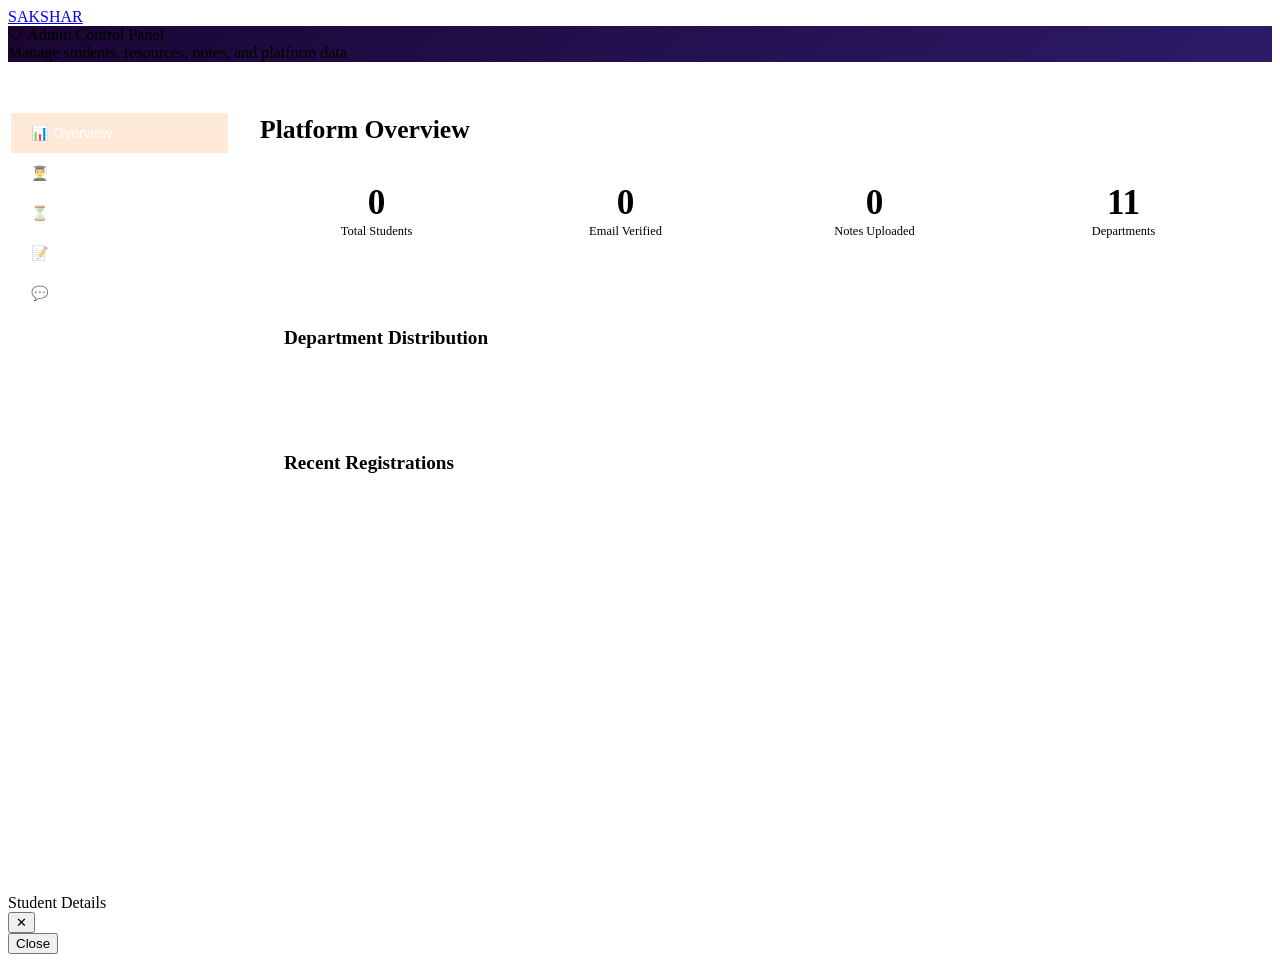
==== admin.html @ 346fe1f7 "Initial commit Created from https://vercel.com/new" ====
<!DOCTYPE html>
<html lang="en">
<head>
<meta charset="UTF-8"><meta name="viewport" content="width=device-width,initial-scale=1.0">
<title>Admin Panel — SAKSHAR</title>
<link rel="stylesheet" href="css/shared.css">
<style>
.admin-layout{display:flex;min-height:calc(100vh - 68px)}
.admin-sidebar{width:220px;flex-shrink:0;background:var(--navy);padding:24px 0}
.admin-menu-title{font-size:0.65rem;letter-spacing:3px;text-transform:uppercase;color:rgba(255,255,255,0.3);padding:8px 20px;font-weight:700}
.admin-menu-btn{width:100%;text-align:left;padding:12px 20px;border:none;background:none;color:rgba(255,255,255,0.6);font-family:'Hind',sans-serif;font-size:0.88rem;cursor:pointer;transition:all 0.15s;display:flex;align-items:center;gap:10px;border-left:3px solid transparent}
.admin-menu-btn:hover,.admin-menu-btn.active{background:rgba(255,107,0,0.15);color:white;border-left-color:var(--saffron)}
.admin-main{flex:1;background:var(--gray-100);padding:32px;overflow-y:auto}
.admin-section{display:none}
.admin-section.active{display:block}
.admin-card{background:white;border-radius:var(--radius);padding:24px;box-shadow:var(--shadow);margin-bottom:20px}
.admin-stat-grid{display:grid;grid-template-columns:repeat(4,1fr);gap:16px;margin-bottom:24px}
.admin-stat{background:white;border-radius:var(--radius);padding:20px;text-align:center;box-shadow:var(--shadow)}
.ast-num{font-family:'Baloo 2',cursive;font-size:2.2rem;font-weight:800;color:var(--saffron);line-height:1}
.ast-label{font-size:0.78rem;color:var(--gray-400);margin-top:4px}
.data-table{width:100%;border-collapse:collapse;font-size:0.85rem}
.data-table th{background:var(--navy);color:rgba(255,255,255,0.7);padding:10px 12px;text-align:left;font-size:0.75rem;letter-spacing:1px;text-transform:uppercase;white-space:nowrap}
.data-table td{padding:11px 12px;border-bottom:1px solid var(--gray-100);vertical-align:middle}
.data-table tr:hover td{background:var(--saffron-pale)}
.data-table tr:last-child td{border-bottom:none}
.user-chip{display:inline-flex;align-items:center;gap:8px}
.user-chip-av{width:30px;height:30px;border-radius:50%;display:flex;align-items:center;justify-content:center;color:white;font-weight:800;font-size:0.82rem;font-family:'Baloo 2',cursive;flex-shrink:0}
.status-badge{font-size:0.7rem;padding:3px 8px;border-radius:12px;font-weight:700}
.status-verified{background:#EDFAF2;color:#059669}
.status-pending{background:#FFF3E8;color:#D97706}
.search-filters{display:flex;gap:12px;margin-bottom:20px;flex-wrap:wrap}
.admin-table-wrap{overflow-x:auto;border-radius:10px;border:1px solid var(--gray-200)}
.view-btn{padding:5px 12px;border-radius:6px;font-size:0.75rem;font-weight:600;border:none;cursor:pointer;font-family:'Hind',sans-serif;transition:all 0.15s}
.view-btn.blue{background:#EBF3FF;color:#2563EB}
.view-btn.blue:hover{background:#2563EB;color:white}
.view-btn.red{background:#FFEEEE;color:#DC2626}
.view-btn.red:hover{background:#DC2626;color:white}
.feedback-card{background:white;border-radius:12px;padding:18px;border:1.5px solid var(--gray-200);margin-bottom:12px}
.fb-header{display:flex;align-items:center;gap:12px;margin-bottom:10px}
.fb-stars{color:#F5A623;font-size:1rem}
.fb-body{font-size:0.88rem;color:var(--gray-600);line-height:1.6}
.export-btn{margin-left:auto}
@media(max-width:900px){.admin-layout{flex-direction:column}.admin-sidebar{width:100%;padding:12px 0;display:flex;overflow-x:auto}.admin-stat-grid{grid-template-columns:repeat(2,1fr)}}
</style>
</head>
<body>
<nav class="navbar">
  <a href="index.html" class="nav-logo">SAK<span>SHAR</span></a>
  <div id="main-nav-links" class="nav-links"></div>
</nav>
<div class="page-wrap">
  <div class="page-band" data-bg="ADMIN" style="background:linear-gradient(135deg,#1a0533,#2d1b69)">
    <div class="page-band-title">🛡 Admin Control Panel</div>
    <div class="page-band-sub">Manage students, resources, notes, and platform data</div>
  </div>

  <div class="admin-layout">

    <div class="admin-sidebar">
      <div class="admin-menu-title">Navigation</div>
      <button class="admin-menu-btn active" onclick="adminTab('overview',this)">📊 Overview</button>
      <button class="admin-menu-btn" onclick="adminTab('students',this)">👨‍🎓 All Students</button>
      <button class="admin-menu-btn" onclick="adminTab('pending',this)">⏳ Pending Verifications</button>
      <button class="admin-menu-btn" onclick="adminTab('notes',this)">📝 Uploaded Notes</button>
      <button class="admin-menu-btn" onclick="adminTab('feedback',this)">💬 Feedback</button>
      <div style="margin-top:24px">
        <div class="admin-menu-title">Admin Info</div>
        <div style="padding:12px 20px;font-size:0.8rem;color:rgba(255,255,255,0.35);line-height:1.7">
          Logged in as:<br><span style="color:white;font-weight:600">Admin SAKSHAR</span><br>
          <span style="font-size:0.72rem">admin@sakshar.edu</span>
        </div>
      </div>
    </div>

  
    <div class="admin-main">

      <div class="admin-section active" id="sec-overview">
        <h2 style="font-family:'Baloo 2',cursive;font-size:1.6rem;font-weight:800;color:var(--navy);margin-bottom:20px">Platform Overview</h2>
        <div class="admin-stat-grid">
          <div class="admin-stat"><div class="ast-num" id="stat-total">0</div><div class="ast-label">Total Students</div></div>
          <div class="admin-stat"><div class="ast-num" id="stat-verified">0</div><div class="ast-label">Email Verified</div></div>
          <div class="admin-stat"><div class="ast-num" id="stat-notes">0</div><div class="ast-label">Notes Uploaded</div></div>
          <div class="admin-stat"><div class="ast-num" id="stat-depts">11</div><div class="ast-label">Departments</div></div>
        </div>
        <div class="admin-card">
          <h3 style="font-family:'Baloo 2',cursive;font-size:1.2rem;font-weight:700;color:var(--navy);margin-bottom:16px">Department Distribution</h3>
          <div id="dept-dist"></div>
        </div>
        <div class="admin-card">
          <h3 style="font-family:'Baloo 2',cursive;font-size:1.2rem;font-weight:700;color:var(--navy);margin-bottom:16px">Recent Registrations</h3>
          <div id="recent-regs"></div>
        </div>
      </div>

   
      <div class="admin-section" id="sec-students">
        <div style="display:flex;align-items:center;margin-bottom:20px">
          <h2 style="font-family:'Baloo 2',cursive;font-size:1.6rem;font-weight:800;color:var(--navy)">All Registered Students</h2>
          <button class="btn btn-saffron export-btn" style="font-size:0.82rem;padding:8px 18px" onclick="exportCSV()">📥 Export CSV</button>
        </div>
        <div class="search-filters">
          <input type="text" class="form-input" id="admin-search" placeholder="🔍 Search by name, email, college..." style="max-width:280px" oninput="renderStudentTable()">
          <select class="form-select" id="admin-filter-dept" style="width:180px" onchange="renderStudentTable()">
            <option value="">All Departments</option>
          </select>
          <select class="form-select" id="admin-filter-state" style="width:160px" onchange="renderStudentTable()">
            <option value="">All States</option>
          </select>
        </div>
        <div class="admin-table-wrap">
          <table class="data-table" id="student-table">
            <thead>
              <tr>
                <th>#</th><th>Student</th><th>Email</th><th>Mobile</th>
                <th>Department</th><th>College</th><th>UID/Roll No</th>
                <th>State</th><th>Year</th><th>Joined</th><th>ID Card</th><th>Action</th>
              </tr>
            </thead>
            <tbody id="student-tbody"></tbody>
          </table>
        </div>
      </div>

  
      <div class="admin-section" id="sec-pending">
        <h2 style="font-family:'Baloo 2',cursive;font-size:1.6rem;font-weight:800;color:var(--navy);margin-bottom:20px">Pending Verifications</h2>
        <div id="pending-list"></div>
      </div>

      <div class="admin-section" id="sec-notes">
        <h2 style="font-family:'Baloo 2',cursive;font-size:1.6rem;font-weight:800;color:var(--navy);margin-bottom:20px">All Uploaded Notes</h2>
        <div class="admin-table-wrap">
          <table class="data-table">
            <thead><tr><th>#</th><th>Title</th><th>Author</th><th>Department</th><th>Type</th><th>Rating</th><th>Downloads</th><th>Action</th></tr></thead>
            <tbody id="notes-tbody"></tbody>
          </table>
        </div>
      </div>

      <div class="admin-section" id="sec-feedback">
        <h2 style="font-family:'Baloo 2',cursive;font-size:1.6rem;font-weight:800;color:var(--navy);margin-bottom:20px">Student Feedback</h2>
        <div id="feedback-list"></div>
      </div>
    </div>
  </div>
</div>

<div class="modal-overlay" id="sakshar-modal" onclick="if(event.target===this)closeModal()">
  <div class="modal-box" style="max-width:600px">
    <div class="modal-header"><div class="modal-title" id="modal-title">Student Details</div><button class="modal-close" onclick="closeModal()">✕</button></div>
    <div class="modal-body" id="modal-body"></div>
    <div class="modal-footer"><button class="btn btn-saffron" onclick="closeModal()">Close</button></div>
  </div>
</div>

<script src="js/shared.js"></script>
<script>
if(!requireAdmin()){}
renderNav('admin');

const AVATAR_COLORS=['#FF6B00','#2563EB','#059669','#7C3AED','#DB2777','#0891B2','#65A30D','#D97706'];

function adminTab(sec,btn){
  document.querySelectorAll('.admin-menu-btn').forEach(b=>b.classList.remove('active'));
  document.querySelectorAll('.admin-section').forEach(s=>s.classList.remove('active'));
  btn.classList.add('active');
  document.getElementById('sec-'+sec).classList.add('active');
  if(sec==='overview')renderOverview();
  if(sec==='students')renderStudentTable();
  if(sec==='pending')renderPending();
  if(sec==='notes')renderAdminNotes();
  if(sec==='feedback')renderFeedback();
}

function getStudents(){return getUsers().filter(u=>u.email!==ADMIN_EMAIL);}

function renderOverview(){
  const students=getStudents();
  const notes=JSON.parse(localStorage.getItem('sakshar_notes')||'[]');
  document.getElementById('stat-total').textContent=students.length;
  document.getElementById('stat-verified').textContent=students.filter(s=>s.emailVerified).length;
  document.getElementById('stat-notes').textContent=notes.length;

  const deptCount={};
  students.forEach(s=>{deptCount[s.dept]=(deptCount[s.dept]||0)+1;});
  const el=document.getElementById('dept-dist');
  if(!Object.keys(deptCount).length){el.innerHTML='<p style="color:var(--gray-400)">No students registered yet.</p>';return;}
  el.innerHTML=Object.entries(deptCount).sort((a,b)=>b[1]-a[1]).map(([id,count])=>{
    const dept=DEPT_LIST.find(d=>d.id===id);
    const pct=Math.round(count/students.length*100);
    return`<div style="display:flex;align-items:center;gap:12px;margin-bottom:10px">
      <div style="width:120px;font-size:0.82rem;color:var(--navy);font-weight:600;flex-shrink:0">${dept?dept.icon+' '+dept.label:id}</div>
      <div style="flex:1;height:10px;background:var(--gray-100);border-radius:5px;overflow:hidden">
        <div style="height:100%;background:var(--saffron);border-radius:5px;width:${pct}%;transition:width 0.8s"></div>
      </div>
      <div style="font-size:0.8rem;font-weight:700;color:var(--navy);width:40px;text-align:right">${count}</div>
    </div>`;
  }).join('');

  const recent=students.slice(-5).reverse();
  document.getElementById('recent-regs').innerHTML=recent.length?recent.map(s=>`
    <div style="display:flex;align-items:center;gap:12px;padding:10px 0;border-bottom:1px solid var(--gray-100)">
      <div style="width:36px;height:36px;border-radius:50%;background:${AVATAR_COLORS[Math.abs(s.fname.charCodeAt(0))%AVATAR_COLORS.length]};display:flex;align-items:center;justify-content:center;color:white;font-weight:800;font-family:'Baloo 2',cursive;font-size:0.9rem">${s.fname[0]}</div>
      <div style="flex:1">
        <div style="font-weight:700;font-size:0.9rem;color:var(--navy)">${s.fname} ${s.lname}</div>
        <div style="font-size:0.75rem;color:var(--gray-400)">${s.college||'College not provided'} • ${s.state||''}</div>
      </div>
      <div style="font-size:0.75rem;color:var(--gray-400)">${s.joinDate||'Recently'}</div>
    </div>`).join('')
    :'<p style="color:var(--gray-400)">No students yet.</p>';
}

function populateFilters(){
  const deptEl=document.getElementById('admin-filter-dept');
  if(deptEl&&deptEl.options.length===1){
    DEPT_LIST.forEach(d=>{const o=document.createElement('option');o.value=d.id;o.textContent=d.label;deptEl.appendChild(o);});
  }
  const stateEl=document.getElementById('admin-filter-state');
  if(stateEl&&stateEl.options.length===1){
    const students=getStudents();
    const states=[...new Set(students.map(s=>s.state).filter(Boolean))];
    states.forEach(st=>{const o=document.createElement('option');o.value=st;o.textContent=st;stateEl.appendChild(o);});
  }
}

function renderStudentTable(){
  populateFilters();
  const students=getStudents();
  const search=(document.getElementById('admin-search')?.value||'').toLowerCase();
  const deptF=document.getElementById('admin-filter-dept')?.value||'';
  const stateF=document.getElementById('admin-filter-state')?.value||'';

  let filtered=students;
  if(search)filtered=filtered.filter(s=>(s.fname+' '+s.lname+' '+s.email+' '+s.college+' '+s.uid).toLowerCase().includes(search));
  if(deptF)filtered=filtered.filter(s=>s.dept===deptF);
  if(stateF)filtered=filtered.filter(s=>s.state===stateF);

  const tbody=document.getElementById('student-tbody');
  if(!filtered.length){tbody.innerHTML='<tr><td colspan="12" style="text-align:center;padding:24px;color:var(--gray-400)">No students found.</td></tr>';return;}
  tbody.innerHTML=filtered.map((s,i)=>{
    const dept=DEPT_LIST.find(d=>d.id===s.dept);
    const color=AVATAR_COLORS[Math.abs((s.fname||'S').charCodeAt(0))%AVATAR_COLORS.length];
    return`<tr>
      <td style="color:var(--gray-400);font-size:0.8rem">${i+1}</td>
      <td><div class="user-chip">
        <div class="user-chip-av" style="background:${color}">${(s.fname||'?')[0]}</div>
        <div><div style="font-weight:700;font-size:0.88rem">${s.fname||''} ${s.lname||''}</div>
        <span class="status-badge ${s.emailVerified?'status-verified':'status-pending'}">${s.emailVerified?'✓ Verified':'Pending'}</span></div>
      </div></td>
      <td style="font-size:0.82rem">${s.email||'—'}</td>
      <td style="font-size:0.82rem">${s.mobile||'—'}</td>
      <td><span class="tag tag-blue" style="font-size:0.72rem">${dept?dept.icon+' '+dept.label:s.dept||'—'}</span></td>
      <td style="font-size:0.82rem;max-width:160px;overflow:hidden;text-overflow:ellipsis;white-space:nowrap">${s.college||'—'}</td>
      <td style="font-size:0.82rem">${s.uid||'—'}</td>
      <td style="font-size:0.82rem">${s.state||'—'}</td>
      <td style="font-size:0.82rem">${s.year||'—'}</td>
      <td style="font-size:0.78rem;color:var(--gray-400)">${s.joinDate||'—'}</td>
      <td>${s.idCard&&s.idCard!=='(Not uploaded)'?`<button class="view-btn blue" onclick="viewIDCard(${JSON.stringify(s).replace(/"/g,'&quot;')})">View ID</button>`:'<span style="font-size:0.75rem;color:var(--gray-400)">Not uploaded</span>'}</td>
      <td><button class="view-btn blue" onclick="viewStudent(${JSON.stringify(s).replace(/"/g,'&quot;')})">Details</button></td>
    </tr>`;
  }).join('');
}

function viewStudent(s){
  const dept=DEPT_LIST.find(d=>d.id===s.dept);
  openModal('👤 '+s.fname+' '+s.lname,`
    <div style="display:grid;gap:12px">
      <div style="display:grid;grid-template-columns:1fr 1fr;gap:10px">
        <div style="background:var(--cream);border-radius:8px;padding:12px"><div style="font-size:0.7rem;color:var(--gray-400);margin-bottom:2px">FULL NAME</div><div style="font-weight:700;font-size:0.92rem">${s.fname} ${s.lname}</div></div>
        <div style="background:var(--cream);border-radius:8px;padding:12px"><div style="font-size:0.7rem;color:var(--gray-400);margin-bottom:2px">EMAIL</div><div style="font-weight:700;font-size:0.88rem">${s.email}</div></div>
        <div style="background:var(--cream);border-radius:8px;padding:12px"><div style="font-size:0.7rem;color:var(--gray-400);margin-bottom:2px">MOBILE</div><div style="font-weight:700">${s.mobile||'—'}</div></div>
        <div style="background:var(--cream);border-radius:8px;padding:12px"><div style="font-size:0.7rem;color:var(--gray-400);margin-bottom:2px">DEPARTMENT</div><div style="font-weight:700">${dept?dept.icon+' '+dept.label:s.dept}</div></div>
        <div style="background:var(--cream);border-radius:8px;padding:12px"><div style="font-size:0.7rem;color:var(--gray-400);margin-bottom:2px">COLLEGE / SCHOOL</div><div style="font-weight:700;font-size:0.88rem">${s.college||'—'}</div></div>
        <div style="background:var(--cream);border-radius:8px;padding:12px"><div style="font-size:0.7rem;color:var(--gray-400);margin-bottom:2px">UID / ROLL NO</div><div style="font-weight:700">${s.uid||'—'}</div></div>
        <div style="background:var(--cream);border-radius:8px;padding:12px"><div style="font-size:0.7rem;color:var(--gray-400);margin-bottom:2px">STATE</div><div style="font-weight:700">${s.state||'—'}</div></div>
        <div style="background:var(--cream);border-radius:8px;padding:12px"><div style="font-size:0.7rem;color:var(--gray-400);margin-bottom:2px">CITY</div><div style="font-weight:700">${s.city||'—'}</div></div>
        <div style="background:var(--cream);border-radius:8px;padding:12px"><div style="font-size:0.7rem;color:var(--gray-400);margin-bottom:2px">YEAR / SEM</div><div style="font-weight:700">${s.year||'—'}</div></div>
        <div style="background:var(--cream);border-radius:8px;padding:12px"><div style="font-size:0.7rem;color:var(--gray-400);margin-bottom:2px">JOINED</div><div style="font-weight:700">${s.joinDate||'—'}</div></div>
      </div>
      <div style="background:${s.emailVerified?'#EDFAF2':'#FFF3E8'};border-radius:8px;padding:12px">
        <span class="status-badge ${s.emailVerified?'status-verified':'status-pending'}" style="font-size:0.82rem">${s.emailVerified?'✓ Email Verified':'⏳ Email Pending Verification'}</span>
      </div>
      ${s.idCard&&s.idCard!=='(Not uploaded)'&&s.idCard.startsWith('data:image')?`<div><div style="font-size:0.7rem;color:var(--gray-400);margin-bottom:6px;text-transform:uppercase;letter-spacing:1px">ID CARD</div><img src="${s.idCard}" style="max-width:100%;border-radius:8px;border:2px solid var(--gray-200)"></div>`:''}
    </div>
  `);
}

function viewIDCard(s){
  if(s.idCard&&s.idCard.startsWith('data:image')){
    openModal('🪪 ID Card — '+s.fname+' '+s.lname,`<img src="${s.idCard}" style="max-width:100%;border-radius:8px">`);
  }else{
    showToast('No image ID card uploaded','warn');
  }
}

function renderPending(){
  const students=getStudents().filter(s=>!s.emailVerified);
  const el=document.getElementById('pending-list');
  if(!students.length){el.innerHTML='<div style="background:white;border-radius:12px;padding:32px;text-align:center;color:var(--gray-400)"><div style="font-size:2rem;margin-bottom:10px">✅</div>No pending verifications!</div>';return;}
  el.innerHTML=students.map(s=>{
    const dept=DEPT_LIST.find(d=>d.id===s.dept);
    return`<div class="admin-card" style="display:flex;align-items:center;gap:16px">
      <div style="width:48px;height:48px;border-radius:50%;background:var(--saffron);display:flex;align-items:center;justify-content:center;color:white;font-weight:800;font-family:'Baloo 2',cursive;font-size:1.1rem;flex-shrink:0">${(s.fname||'?')[0]}</div>
      <div style="flex:1">
        <div style="font-weight:700;color:var(--navy)">${s.fname} ${s.lname}</div>
        <div style="font-size:0.82rem;color:var(--gray-400)">${s.email} • ${s.college||'College not provided'}</div>
        <div style="margin-top:4px"><span class="tag tag-orange">⏳ Email Not Verified</span> ${dept?`<span class="tag tag-blue" style="margin-left:6px">${dept.label}</span>`:''}</div>
      </div>
      <div style="display:flex;gap:8px">
        <button class="view-btn blue" onclick="verifyStudent('${s.email}')">✓ Verify</button>
        <button class="view-btn blue" onclick="viewStudent(${JSON.stringify(s).replace(/"/g,'&quot;')})">View</button>
      </div>
    </div>`;
  }).join('');
}

function verifyStudent(email){
  const users=getUsers();
  const user=users.find(u=>u.email===email);
  if(user){user.emailVerified=true;saveUsers(users);showToast('✅ '+email+' verified!');}
  renderPending();
}

function renderAdminNotes(){
  const notes=JSON.parse(localStorage.getItem('sakshar_notes')||'[]');
  const tbody=document.getElementById('notes-tbody');
  if(!notes.length){tbody.innerHTML='<tr><td colspan="8" style="text-align:center;padding:24px;color:var(--gray-400)">No notes uploaded yet.</td></tr>';return;}
  tbody.innerHTML=notes.map((n,i)=>{
    const dept=DEPT_LIST.find(d=>d.id===n.dept);
    return`<tr>
      <td style="color:var(--gray-400)">${i+1}</td>
      <td style="font-weight:700;font-size:0.88rem;max-width:200px;overflow:hidden;text-overflow:ellipsis;white-space:nowrap">${n.title}</td>
      <td style="font-size:0.85rem">${n.author}</td>
      <td><span class="tag tag-blue" style="font-size:0.7rem">${dept?dept.label:n.dept}</span></td>
      <td style="font-size:0.8rem">${n.type}</td>
      <td style="color:#F5A623;font-weight:700">⭐ ${n.rating}</td>
      <td style="font-weight:700">${n.downloads}</td>
      <td><button class="view-btn red" onclick="deleteNote(${n.id})">Delete</button></td>
    </tr>`;
  }).join('');
}

function deleteNote(id){
  if(!confirm('Delete this note?'))return;
  let notes=JSON.parse(localStorage.getItem('sakshar_notes')||'[]');
  notes=notes.filter(n=>n.id!==id);
  localStorage.setItem('sakshar_notes',JSON.stringify(notes));
  showToast('Note deleted');
  renderAdminNotes();
}

function renderFeedback(){
  const feedbacks=JSON.parse(localStorage.getItem('sakshar_feedbacks')||'[]');
  const el=document.getElementById('feedback-list');
  if(!feedbacks.length){el.innerHTML='<div style="background:white;border-radius:12px;padding:32px;text-align:center;color:var(--gray-400)"><div style="font-size:2rem;margin-bottom:10px">💬</div>No feedback submitted yet.</div>';return;}
  el.innerHTML=feedbacks.map(f=>`
    <div class="feedback-card">
      <div class="fb-header">
        <div style="width:38px;height:38px;border-radius:50%;background:var(--saffron);display:flex;align-items:center;justify-content:center;color:white;font-weight:800;font-family:'Baloo 2',cursive">${(f.name||'?')[0]}</div>
        <div style="flex:1">
          <div style="font-weight:700;color:var(--navy)">${f.name}</div>
          <div style="font-size:0.78rem;color:var(--gray-400)">${f.dept} • ${f.category||'General'} • ${f.date||''}</div>
        </div>
        <div class="fb-stars">${'★'.repeat(f.rating||0)}${'☆'.repeat(5-(f.rating||0))}</div>
      </div>
      <div class="fb-body">
        ${f.like?`<div style="margin-bottom:6px"><strong>👍 Liked:</strong> ${f.like}</div>`:''}
        ${f.improve?`<div><strong>💡 Improve:</strong> ${f.improve}</div>`:''}
        ${f.recommend?`<div style="margin-top:6px"><strong>🔁 Recommend:</strong> ${f.recommend}</div>`:''}
      </div>
    </div>`).join('');
}

function exportCSV(){
  const students=getStudents();
  if(!students.length){showToast('No students to export','warn');return;}
  const headers=['#','First Name','Last Name','Email','Mobile','Department','Year/Sem','State','City','College','UID/Roll No','Joined','Email Verified'];
  const rows=students.map((s,i)=>[i+1,s.fname,s.lname,s.email,s.mobile,s.dept,s.year,s.state,s.city,s.college,s.uid,s.joinDate,s.emailVerified?'Yes':'No']);
  const csv=[headers,...rows].map(r=>r.map(c=>`"${c||''}"`).join(',')).join('\n');
  const a=document.createElement('a');
  a.href='data:text/csv;charset=utf-8,'+encodeURIComponent(csv);
  a.download='sakshar_students_'+new Date().toISOString().slice(0,10)+'.csv';
  a.click();
  showToast('📥 CSV exported successfully!');
}

renderOverview();
</script>
</body>
</html>
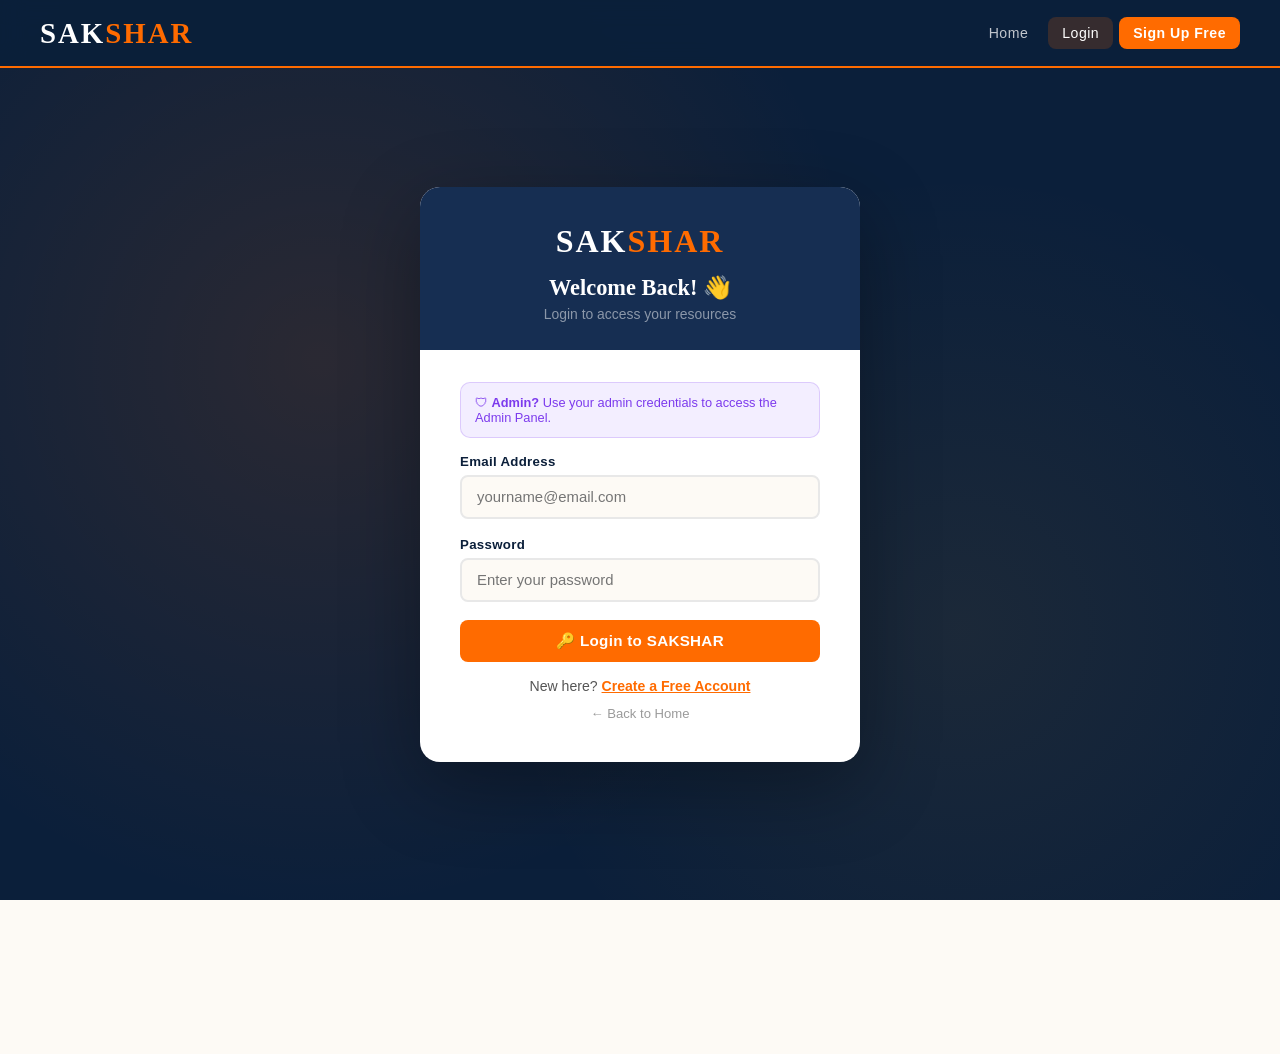
==== commit 931fd6de: "Update script source path in admin.html" ====
--- a/admin.html
+++ b/admin.html
@@ -3,7 +3,7 @@
 <head>
 <meta charset="UTF-8"><meta name="viewport" content="width=device-width,initial-scale=1.0">
 <title>Admin Panel — SAKSHAR</title>
-<link rel="stylesheet" href="css/shared.css">
+<link rel="stylesheet" href="shared.css">
 <style>
 .admin-layout{display:flex;min-height:calc(100vh - 68px)}
 .admin-sidebar{width:220px;flex-shrink:0;background:var(--navy);padding:24px 0}
@@ -154,7 +154,7 @@
   </div>
 </div>
 
-<script src="js/shared.js"></script>
+<script src="shared.js"></script>
 <script>
 if(!requireAdmin()){}
 renderNav('admin');
--- a/shared.css
+++ b/shared.css
@@ -0,0 +1,79 @@
+@import url('https://fonts.googleapis.com/css2?family=Baloo+2:wght@400;500;600;700;800&family=Hind:wght@300;400;500;600&family=Tiro+Devanagari+Hindi&display=swap');
+:root{--saffron:#FF6B00;--saffron-light:#FF8C35;--saffron-pale:#FFF3EB;--navy:#0B1F3A;--navy-mid:#162E52;--navy-light:#1E3F70;--gold:#F5A623;--green:#1A7A4A;--cream:#FDFAF5;--white:#FFFFFF;--gray-100:#F4F4F4;--gray-200:#E8E8E8;--gray-400:#9A9A9A;--gray-600:#555555;--text:#1A1A2E;--shadow:0 4px 24px rgba(11,31,58,0.10);--shadow-lg:0 12px 48px rgba(11,31,58,0.18);--radius:14px;--radius-sm:8px}
+*{margin:0;padding:0;box-sizing:border-box}html{scroll-behavior:smooth}
+body{font-family:'Hind',sans-serif;background:var(--cream);color:var(--text);min-height:100vh;overflow-x:hidden}
+.navbar{position:fixed;top:0;left:0;right:0;z-index:1000;background:rgba(11,31,58,0.97);backdrop-filter:blur(12px);padding:0 40px;height:68px;display:flex;align-items:center;justify-content:space-between;border-bottom:2px solid var(--saffron)}
+.nav-logo{font-family:'Baloo 2',cursive;font-size:1.8rem;font-weight:800;color:var(--white);cursor:pointer;letter-spacing:2px;text-decoration:none}
+.nav-logo span{color:var(--saffron)}
+.nav-links{display:flex;gap:6px;align-items:center;flex-wrap:wrap}
+.nav-btn{background:none;border:none;color:rgba(255,255,255,0.75);font-family:'Hind',sans-serif;font-size:0.88rem;font-weight:500;padding:8px 14px;cursor:pointer;border-radius:var(--radius-sm);transition:all 0.2s;letter-spacing:0.5px;text-decoration:none;display:inline-flex;align-items:center}
+.nav-btn:hover,.nav-btn.active{color:var(--white);background:rgba(255,107,0,0.18)}
+.nav-btn-primary{background:var(--saffron)!important;color:var(--white)!important;font-weight:600}
+.nav-btn-primary:hover{background:var(--saffron-light)!important}
+.nav-avatar{width:36px;height:36px;border-radius:50%;background:var(--saffron);display:flex;align-items:center;justify-content:center;font-weight:700;color:white;font-size:0.9rem;font-family:'Baloo 2',cursive}
+.nav-logout{background:rgba(255,255,255,0.1);border:1px solid rgba(255,255,255,0.2);color:rgba(255,255,255,0.7);font-size:0.8rem;padding:5px 12px;border-radius:20px;cursor:pointer;transition:all 0.2s;font-family:'Hind',sans-serif}
+.nav-logout:hover{background:rgba(255,107,0,0.3);color:white;border-color:var(--saffron)}
+.page-wrap{padding-top:68px;min-height:100vh}
+.page-band{background:linear-gradient(135deg,var(--navy) 0%,var(--navy-mid) 100%);padding:44px 60px;position:relative;overflow:hidden}
+.page-band::after{content:attr(data-bg);position:absolute;right:40px;top:50%;transform:translateY(-50%);font-family:'Baloo 2',cursive;font-size:5rem;font-weight:800;color:rgba(255,255,255,0.04);letter-spacing:-3px;white-space:nowrap;pointer-events:none}
+.page-band-title{font-family:'Baloo 2',cursive;font-size:clamp(1.6rem,3vw,2.4rem);font-weight:800;color:white;margin-bottom:6px}
+.page-band-sub{color:rgba(255,255,255,0.5);font-size:0.92rem}
+.btn{display:inline-flex;align-items:center;gap:8px;padding:12px 28px;border-radius:var(--radius-sm);font-family:'Hind',sans-serif;font-weight:600;font-size:0.95rem;cursor:pointer;border:none;transition:all 0.25s;text-decoration:none;letter-spacing:0.3px}
+.btn-saffron{background:var(--saffron);color:white}
+.btn-saffron:hover{background:var(--saffron-light);transform:translateY(-2px);box-shadow:0 8px 24px rgba(255,107,0,0.35)}
+.btn-navy{background:var(--navy);color:white}
+.btn-navy:hover{background:var(--navy-mid)}
+.btn-outline{background:transparent;color:var(--navy);border:2px solid var(--gray-200)}
+.btn-outline:hover{border-color:var(--saffron);color:var(--saffron)}
+.btn-full{width:100%;justify-content:center}
+.btn-green{background:var(--green);color:white}
+.btn-green:hover{background:#145f39}
+.form-group{margin-bottom:18px}
+.form-label{display:block;font-size:0.83rem;font-weight:600;color:var(--navy);margin-bottom:6px;letter-spacing:0.3px}
+.form-input{width:100%;padding:12px 15px;border:2px solid var(--gray-200);border-radius:var(--radius-sm);font-family:'Hind',sans-serif;font-size:0.93rem;color:var(--text);transition:border-color 0.2s;background:var(--cream);outline:none}
+.form-input:focus{border-color:var(--saffron);background:white}
+.form-select{width:100%;padding:12px 15px;border:2px solid var(--gray-200);border-radius:var(--radius-sm);font-family:'Hind',sans-serif;font-size:0.93rem;color:var(--text);background:var(--cream);outline:none;cursor:pointer;appearance:none;background-image:url("data:image/svg+xml,%3Csvg xmlns='http://www.w3.org/2000/svg' width='12' height='8' viewBox='0 0 12 8'%3E%3Cpath d='M1 1l5 5 5-5' stroke='%23999' stroke-width='1.5' fill='none' stroke-linecap='round'/%3E%3C/svg%3E");background-repeat:no-repeat;background-position:right 14px center}
+.form-select:focus{border-color:var(--saffron)}
+.form-row{display:grid;grid-template-columns:1fr 1fr;gap:14px}
+.form-row-3{display:grid;grid-template-columns:1fr 1fr 1fr;gap:14px}
+.form-error{background:#FFF0F0;border:1px solid #FFD0D0;border-radius:8px;padding:10px 14px;font-size:0.85rem;color:#C0392B;margin-bottom:14px;display:none}
+.form-success{background:#F0FFF5;border:1px solid #C3E6D0;border-radius:8px;padding:10px 14px;font-size:0.85rem;color:var(--green);margin-bottom:14px;display:none}
+.section-tag{font-size:0.7rem;letter-spacing:4px;text-transform:uppercase;color:var(--saffron);font-weight:600;margin-bottom:8px}
+.section-heading{font-family:'Baloo 2',cursive;font-size:clamp(1.6rem,3vw,2.4rem);font-weight:700;color:var(--navy);margin-bottom:8px}
+.section-sub{color:var(--gray-600);font-size:0.93rem;line-height:1.7;margin-bottom:32px}
+.card{background:white;border-radius:var(--radius);border:1.5px solid var(--gray-200);transition:all 0.25s}
+.card:hover{box-shadow:var(--shadow);transform:translateY(-2px)}
+.tag{font-size:0.72rem;padding:3px 10px;border-radius:20px;font-weight:600;letter-spacing:0.3px;display:inline-flex;align-items:center}
+.tag-blue{background:#EBF3FF;color:#2563EB}
+.tag-orange{background:#FFF3E8;color:#D97706}
+.tag-green{background:#EDFAF2;color:#059669}
+.tag-purple{background:#F3EEFF;color:#7C3AED}
+.tag-red{background:#FFEEEE;color:#DC2626}
+.tag-pink{background:#FFF0F7;color:#DB2777}
+.tag-cyan{background:#E8F8FC;color:#0891B2}
+.main-footer{background:var(--navy);color:rgba(255,255,255,0.45);padding:44px 60px 20px;margin-top:60px}
+.footer-grid{display:grid;grid-template-columns:2fr 1fr 1fr 1fr;gap:36px;margin-bottom:32px}
+.footer-logo{font-family:'Baloo 2',cursive;font-size:1.6rem;font-weight:800;color:white;letter-spacing:2px;margin-bottom:10px}
+.footer-logo span{color:var(--saffron)}
+.footer-desc{font-size:0.85rem;line-height:1.7}
+.footer-col-title{font-weight:700;color:white;margin-bottom:12px;font-size:0.88rem}
+.footer-link{display:block;color:rgba(255,255,255,0.45);font-size:0.83rem;text-decoration:none;margin-bottom:7px;cursor:pointer;transition:color 0.2s}
+.footer-link:hover{color:var(--saffron)}
+.footer-bottom{border-top:1px solid rgba(255,255,255,0.08);padding-top:18px;display:flex;justify-content:space-between;font-size:0.78rem}
+.toast{position:fixed;bottom:28px;right:28px;z-index:9999;background:var(--navy);color:white;padding:13px 20px;border-radius:12px;font-size:0.88rem;font-weight:500;box-shadow:0 8px 32px rgba(0,0,0,0.3);display:flex;align-items:center;gap:10px;transform:translateY(80px);opacity:0;transition:all 0.3s cubic-bezier(0.34,1.56,0.64,1);border-left:4px solid var(--saffron);max-width:340px}
+.toast.show{transform:translateY(0);opacity:1}
+.modal-overlay{position:fixed;inset:0;background:rgba(0,0,0,0.6);z-index:2000;display:none;align-items:center;justify-content:center;padding:20px}
+.modal-overlay.open{display:flex}
+.modal-box{background:white;border-radius:20px;max-width:520px;width:100%;max-height:88vh;overflow-y:auto;box-shadow:0 24px 80px rgba(0,0,0,0.35);animation:modalPop 0.3s cubic-bezier(0.34,1.56,0.64,1) both}
+@keyframes modalPop{from{opacity:0;transform:scale(0.85)}to{opacity:1;transform:scale(1)}}
+.modal-header{padding:22px 26px;border-bottom:1px solid var(--gray-200);display:flex;align-items:center;justify-content:space-between}
+.modal-title{font-family:'Baloo 2',cursive;font-size:1.25rem;font-weight:700;color:var(--navy)}
+.modal-close{width:30px;height:30px;border-radius:50%;background:var(--gray-100);border:none;cursor:pointer;display:flex;align-items:center;justify-content:center;font-size:1rem;transition:all 0.2s}
+.modal-close:hover{background:var(--gray-200)}
+.modal-body{padding:24px 26px}
+.modal-footer{padding:18px 26px;border-top:1px solid var(--gray-200);display:flex;gap:10px;justify-content:flex-end}
+::-webkit-scrollbar{width:7px}::-webkit-scrollbar-track{background:var(--gray-100)}::-webkit-scrollbar-thumb{background:var(--gray-200);border-radius:4px}::-webkit-scrollbar-thumb:hover{background:var(--saffron)}
+.reveal{opacity:0;transform:translateY(22px);transition:opacity 0.6s ease,transform 0.6s ease}
+.reveal.visible{opacity:1;transform:translateY(0)}
+@media(max-width:900px){.navbar{padding:0 18px}.page-band{padding:36px 22px}.main-footer{padding:36px 22px 18px}.footer-grid{grid-template-columns:1fr 1fr}.form-row,.form-row-3{grid-template-columns:1fr}}
+@media(max-width:600px){.nav-links .nav-btn:not(.nav-btn-primary):not(.nav-logout-wrap){display:none}.footer-grid{grid-template-columns:1fr}}
